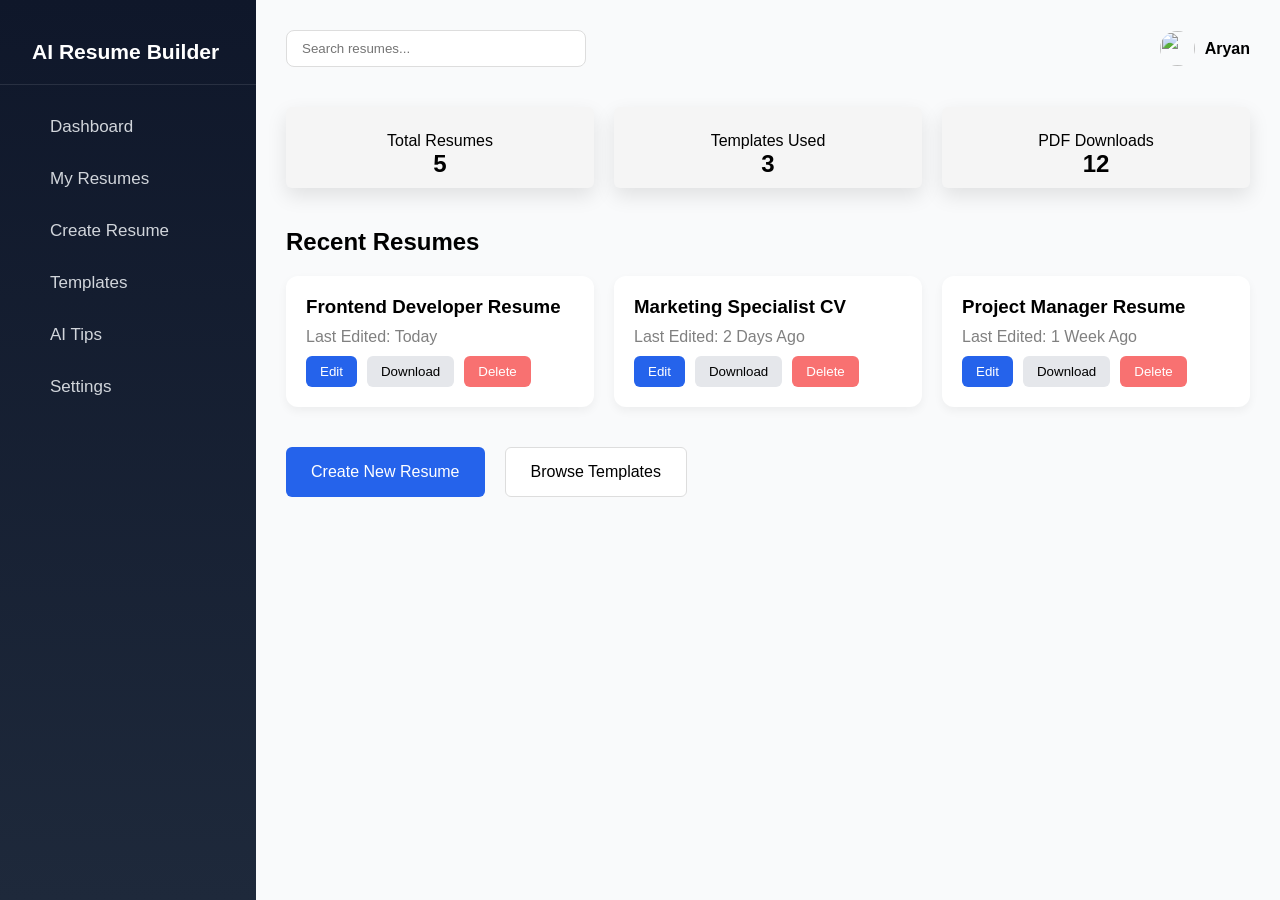
==== index.html @ 65e67ebb "update" ====
<!DOCTYPE html>
<html lang="en">

<head>
    <meta charset="UTF-8">
    <meta name="viewport" content="width=device-width, initial-scale=1.0">
    <title>Document</title>
    <link rel="stylesheet" href="style.css">
    <link href="https://cdn.jsdelivr.net/npm/remixicon@4.9.0/fonts/remixicon.css" rel="stylesheet" />
</head>

<body>

    <main>
        <div class="inner-main">
            <div class="leftside">
                <div class="logo">
                    <i class="ri-file-list-3-fill"></i>
                    <h3>AI Resume Builder</h3>
                </div>
                <div class="menu">
                    <h3> <i class="ri-home-5-fill"></i>Dashboard</h3>
                    <h3 class="myResumeBtn"><i class="ri-id-card-fill"></i>My Resumes</h3>
                    <h3><i class="ri-folder-add-fill"></i>Create Resume</h3>
                    <h3><i class="ri-layout-grid-fill"></i>Templates</h3>
                    <h3><i class="ri-painting-ai-fill"></i>AI Tips</h3>
                    <h3><i class="ri-settings-5-fill"></i>Settings</h3>
                </div>
            </div>
            <div class="rigthside">
                <div class="dashboard">
                    <div class="topbar">

                        <input class="search" placeholder="Search resumes...">

                        <div class="profile">
                            <i class="ri-notification-3-fill"></i>
                            <img src="https://i.pravatar.cc/40">
                            <span>Aryan</span>
                        </div>

                    </div>

                    <div class="stats">

                        <div class="card">
                            <i class="ri-file-list-3-fill"></i>
                            <div>
                                <p>Total Resumes</p>
                                <h2>5</h2>
                            </div>
                        </div>

                        <div class="card">
                            <i class="ri-layout-grid-fill"></i>
                            <div>
                                <p>Templates Used</p>
                                <h2>3</h2>
                            </div>
                        </div>

                        <div class="card">
                            <i class="ri-download-2-fill"></i>
                            <div>
                                <p>PDF Downloads</p>
                                <h2>12</h2>
                            </div>
                        </div>

                    </div>

                    <h2 class="section-title">Recent Resumes</h2>

                    <div class="resume-list">

                        <div class="resume-card">
                            <h3>Frontend Developer Resume</h3>
                            <p>Last Edited: Today</p>

                            <div class="buttons">
                                <button class="edit">Edit</button>
                                <button class="download">Download</button>
                                <button class="delete">Delete</button>
                            </div>

                        </div>

                        <div class="resume-card">
                            <h3>Marketing Specialist CV</h3>
                            <p>Last Edited: 2 Days Ago</p>

                            <div class="buttons">
                                <button class="edit">Edit</button>
                                <button class="download">Download</button>
                                <button class="delete">Delete</button>
                            </div>

                        </div>

                        <div class="resume-card">
                            <h3>Project Manager Resume</h3>
                            <p>Last Edited: 1 Week Ago</p>

                            <div class="buttons">
                                <button class="edit">Edit</button>
                                <button class="download">Download</button>
                                <button class="delete">Delete</button>
                            </div>

                        </div>

                    </div>

                    <div class="actions">

                        <button class="create">
                            <i class="ri-add-line"></i>
                            Create New Resume
                        </button>

                        <button class="browse">
                            <i class="ri-layout-grid-fill"></i>
                            Browse Templates
                        </button>

                    </div>
                </div>

            </div>
        </div>

        <div class="allResume">
            <div class="resume">

                <!-- HEADER -->
                <header>
                    <h1 id="name"></h1>
                    <p id="role"></p>

                    <div class="contact">
                        <span id="email"></span>
                        <span id="phone"></span>
                        <span id="location"></span>
                    </div>
                </header>


                <!-- SKILLS -->
                <section>
                    <h2>Skills</h2>
                    <ul id="skills"></ul>
                </section>


                <!-- EDUCATION -->
                <section>
                    <h2>Education</h2>
                    <div id="education"></div>
                </section>


                <!-- PROJECTS -->
                <section>
                    <h2>Projects</h2>
                    <div id="projects"></div>
                </section>

            </div>
        </div>
        <div class="container">

            <!-- FORM -->
            <div class="form-section">

                <h2>Create Resume</h2>

                <input type="text" id="name" placeholder="Full Name">

                <input type="text" id="role" placeholder="Role">

                <input type="email" id="email" placeholder="Email">

                <input type="text" id="phone" placeholder="Phone">

                <textarea id="skills" placeholder="Skills (comma separated)"></textarea>

                <textarea id="projects" placeholder="Projects"></textarea>

                <button id="generate">Generate Resume</button>

            </div>


            <!-- RESUME PREVIEW -->

            <!-- <div class="resume-section">

                <div class="resume">

                    <h1 id="r-name">Your Name</h1>
                    <p id="r-role">Role</p>

                    <div class="contact">
                        <span id="r-email"></span>
                        <span id="r-phone"></span>
                    </div>

                    <h3>Skills</h3>
                    <ul id="r-skills"></ul>

                    <h3>Projects</h3>
                    <p id="r-projects"></p>

                </div>

            </div> -->

        </div>

        <div class="templates">

            <!-- Template Card -->
            <div class="card">

                <img src="./_ynODM16gGYavULaxRHh2o9sW42PZOl4js7huKvARFgpQo5Ojs6fXUu6CLvqvWoEAIOxxMCxIgYmlQHqG5Lmp90eEcCrLkMY1tsNZFrEDx4.jpeg"
                    alt="template preview">

                <h3>Modern Resume</h3>

                <div class="card-buttons">
                    <a href="temp1.html" class="preview">Preview</a>
                    <a class="edittembtn">Edit</a>
                </div>

            </div>


            <!-- Template Card -->
            <div class="card">

                <img src="./ALEXIS-Free-Blue-Sidebar-Resume-Template-ResumGO.png" alt="template preview">

                <h3>Sidebar Resume</h3>

                <div class="card-buttons">
                    <a href="temp2.html" class="preview">Preview</a>
                    <a class="edittembtn">Edit</a>
                </div>

            </div>


            <!-- Template Card -->
            <div class="card">

                <img src="./DXUZ2b74KGBGSBYyivMXcfQGfO9KzRJ8x2oHRVLT-IiQtSHzOBsOl_pSOvka4Q-4wDwSYMmAt65ExnLKxxQxCH97YPxYqxTHusvOGpg32Y8.jpeg"
                    alt="template preview">

                <h3>Creative Resume</h3>

                <div class="card-buttons">
                    <a href="temp3.html" class="preview">Preview</a>
                    <a class="edittembtn">Edit</a>
                </div>

            </div>

        </div>
        <div class="allForm">
            <div class="tempeditForm">
                <h2>Create Resume</h2>
                <button class="closeBtn">✕</button>


                <input type="text" id="name" placeholder="Full Name">

                <input type="text" id="role" placeholder="Role">

                <input type="email" id="email" placeholder="Email">

                <input type="text" id="phone" placeholder="Phone">

                <textarea id="skills" placeholder="Skills (comma separated)">

                </textarea>

                <textarea id="projects" placeholder="Projects"></textarea>

                <button id="generatee">Generate Resume</button>
            </div>
        </div>
    </main>


    <script type="module" src="script.js"></script>
</body>

</html>
---- style.css ----
* {
    margin: 0;
    padding: 0;
    box-sizing: border-box;
}

html,
body {
    height: 100%;
    width: 100%;
    font-family: "Poppins", sans-serif;
    background: #f5f7fb;
}

main {
    width: 100%;
    height: 100%;
}

.inner-main {
    width: 100%;
    height: 100%;
    display: flex;
}

/* LEFT SIDEBAR */

.leftside {
    width: 20%;
    height: 100%;
    background: linear-gradient(180deg, #0f172a, #1e293b);
    color: #d1d5db;
    display: flex;
    flex-direction: column;
    padding-top: 20px;
    position: sticky;
}

.logo {
    display: flex;
    align-items: center;
    gap: 12px;
    padding: 20px;
    font-size: 18px;
    font-weight: 600;
    color: white;
    border-bottom: 1px solid rgba(255, 255, 255, 0.1);
}

.logo i {
    font-size: 28px;
    color: #60a5fa;
}

.menu {
    display: flex;
    flex-direction: column;
    padding: 20px;
    gap: 8px;
}

.menu h3 {
    display: flex;
    align-items: center;
    gap: 15px;
    font-size: 17px;
    font-weight: 500;
    padding: 12px 15px;
    border-radius: 10px;
    cursor: pointer;
    transition: 0.25s;
}

.menu h3:hover {
    background: rgba(255, 255, 255, 0.08);
}

.menu i {
    font-size: 25px;
}

/* RIGHT SIDE */

.rigthside {
    display: flex;
    flex-direction: column;
    gap: 20px;
    flex: 1;
    background: #f9fafb;
    padding: 30px;
    overflow-y: auto;
}


/* TOP BAR */

.topbar {
    display: flex;
    justify-content: space-between;
    align-items: center;
    margin-bottom: 30px;
}

.search {
    width: 300px;
    padding: 12px 15px;
    border-radius: 10px;
    border: 1px solid #ddd;
    outline: none;
}

.profile {
    display: flex;
    align-items: center;
    gap: 15px;
    font-weight: 600;
}

.profile img {
    width: 35px;
    height: 35px;
    border-radius: 50%;
}

/* STATS */

.stats {
    display: flex;
    gap: 20px;
    margin-bottom: 40px;
}

.card {
    flex: 1;
    background: white;
    padding: 20px;
    border-radius: 12px;
    display: flex;
    align-items: center;
    gap: 15px;
    box-shadow: 0 4px 10px rgba(0, 0, 0, 0.05);
}

.card i {
    font-size: 30px;
    color: #2563eb;
}

/* SECTION TITLE */

.section-title {
    margin-bottom: 20px;
}

/* RESUME LIST */

.resume {
    display: none;
}

.resume-list {
    display: flex;
    gap: 20px;
    margin-bottom: 40px;
}

.resume-card {
    flex: 1;
    background: white;
    padding: 20px;
    border-radius: 12px;
    box-shadow: 0 4px 10px rgba(0, 0, 0, 0.05);
}

.resume-card p {
    color: gray;
    margin: 10px 0;
}

/* BUTTONS */

.buttons {
    display: flex;
    gap: 10px;
    margin-top: 10px;
}

button {
    padding: 8px 14px;
    border: none;
    border-radius: 6px;
    cursor: pointer;
}

.edit {
    background: #2563eb;
    color: white;
}

.download {
    background: #e5e7eb;
}

.delete {
    background: #f87171;
    color: white;
}

/* ACTION BUTTONS */

.actions {
    display: flex;
    gap: 20px;
}

.create {
    background: #2563eb;
    color: white;
    padding: 15px 25px;
    font-size: 16px;
}

.browse {
    background: white;
    padding: 15px 25px;
    border: 1px solid #ddd;
    font-size: 16px;
}

/* TOP BAR */

.topbar {
    display: flex;
    justify-content: space-between;
    align-items: center;
    margin-bottom: 30px;
}

.search {
    width: 300px;
    padding: 10px 15px;
    border-radius: 8px;
    border: 1px solid #ddd;
    outline: none;
}

.profile {
    display: flex;
    align-items: center;
    gap: 10px;
}

.profile img {
    width: 35px;
    height: 35px;
    border-radius: 50%;
}

.resume {
    width: 800px;
    background: white;
    padding: 40px;
    box-shadow: 0 10px 30px rgba(0, 0, 0, 0.1);
    border-radius: 10px;
}

header {
    text-align: center;
    margin-bottom: 30px;
}

header h1 {
    font-size: 32px;
}

header p {
    color: #555;
    margin: 5px 0;
}

.contact {
    margin-top: 10px;
    font-size: 14px;
    color: #666;
    display: flex;
    justify-content: center;
    gap: 20px;
}

section {
    margin-top: 25px;
}

section h2 {
    border-bottom: 2px solid #eee;
    padding-bottom: 5px;
    margin-bottom: 10px;
}

ul {
    padding-left: 20px;
}

.project {
    margin-bottom: 10px;
}

.edu {
    margin-bottom: 10px;
}

.container {
    display: none;
    gap: 30px;
}

/* form */

.form-section {
    width: 40%;
    background: white;
    padding: 25px;
    border-radius: 10px;
    box-shadow: 0 5px 15px rgba(0, 0, 0, 0.1);
}

.form-section h2 {
    margin-bottom: 20px;
}

.form-section input,
.form-section textarea {
    width: 100%;
    padding: 10px;
    margin-bottom: 10px;
    border: 1px solid #ddd;
    border-radius: 6px;
}

.form-section button {
    width: 100%;
    padding: 12px;
    border: none;
    background: #2563eb;
    color: white;
    border-radius: 6px;
    cursor: pointer;
}

/* resume */

.resume-section {
    width: 60%;
}

.resume {
    background: white;
    padding: 30px;
    border-radius: 10px;
    box-shadow: 0 5px 15px rgba(0, 0, 0, 0.1);
}

.resume h1 {
    font-size: 28px;
}

.resume p {
    color: #555;
    margin: 5px 0;
}

.contact {
    display: flex;
    gap: 15px;
    margin: 10px 0;
}

ul {
    margin-top: 10px;
    padding-left: 20px;
}

.templates {
    display: none;
    gap: 25px;
    flex-wrap: wrap;
}

.card {
    width: 260px;
    background: white;
    padding: 15px;
    border-radius: 10px;
    display: flex;
    flex-direction: column;
    box-shadow: 0 8px 20px rgba(0, 0, 0, 0.1);
    text-align: center;
    transition: 0.3s;
}

.card:hover {
    transform: translateY(-5px);
}

.card img {
    width: 100%;
    border-radius: 8px;
    margin-bottom: 10px;
}

.card-buttons {
    display: flex;
    justify-content: center;
    gap: 10px;
    margin-top: 10px;
}

.card-buttons a {
    text-decoration: none;
    padding: 7px 14px;
    border-radius: 6px;
    font-size: 14px;
    cursor: pointer;
}

.preview {
    background: #e5e7eb;
    color: #333;
}

.edit {
    background: #2563eb;
    color: white;
}

.resume1 {
    width: 800px;
    background: white;
    padding: 40px;
    box-shadow: 0 10px 20px rgba(0, 0, 0, 0.1);
}

.resume1 header {
    text-align: center;
    margin-bottom: 30px;
}

.resume1 h2 {
    border-bottom: 2px solid #eee;
    margin-top: 20px;
}

.resume2 {
    display: flex;
    width: 800px;
    background: white;
}

.resume2 aside {
    width: 30%;
    background: #1e293b;
    color: white;
    padding: 30px;
}

.resume2 main {
    width: 70%;
    padding: 30px;
}

.resume3 {
    width: 800px;
    background: white;
    padding: 40px;
    box-shadow: 0 10px 25px rgba(0, 0, 0, 0.1);
}

.skills {
    display: flex;
    gap: 10px;
    flex-wrap: wrap;
}

.skills span {
    background: #2563eb;
    color: white;
    padding: 5px 10px;
    border-radius: 5px;
}

.card {
    background: #f5f5f5;
    padding: 10px;
    margin-top: 10px;
    border-radius: 6px;
}

/* 
tempedit */

.tempeditForm {
    display: none;
    position: absolute;
    top: 50%;
    left: 50%;
    transform: translate(-50%, -50%);
    width: 50%;
    height: auto;
    background: white;
    box-shadow: 0 10px 25px rgba(0, 0, 0, 0.15);
    border-radius: 20px;
    padding: 30px;
    flex-direction: column;
    gap: 15px;
    overflow: auto;
}

.tempeditForm h2 {
    text-align: center;
    font-size: 24px;
    margin-bottom: 10px;
    color: #111827;
}

.tempeditForm input {
    width: 100%;
    padding: 12px 14px;
    border: 1px solid #d1d5db;
    border-radius: 8px;
    font-size: 14px;
    outline: none;
    transition: 0.3s;
}

.tempeditForm input:focus {
    border-color: #2563eb;
    box-shadow: 0 0 5px rgba(37, 99, 235, 0.3);
}

.tempeditForm textarea {
    width: 100%;
    padding: 12px;
    border: 1px solid #d1d5db;
    border-radius: 8px;
    font-size: 14px;
    resize: none;
    height: 80px;
    outline: none;
    transition: 0.3s;
}

.tempeditForm button {
    padding: 12px;
    border: none;
    border-radius: 8px;
    background: #2563eb;
    color: white;
    font-size: 15px;
    cursor: pointer;
    transition: 0.3s;
}

.tempeditForm button:hover {
    background: #1d4ed8;
}

.tempeditForm input::placeholder,
.tempeditForm textarea::placeholder {
    color: #9ca3af;
}

.closeBtn {
    position: absolute;
    top: 15px;
    right: 20px;
    border: none;
    background: none;
    font-size: 22px;
    cursor: pointer;
    color: #555;
}

.closeBtn:hover {
    color: red;
}
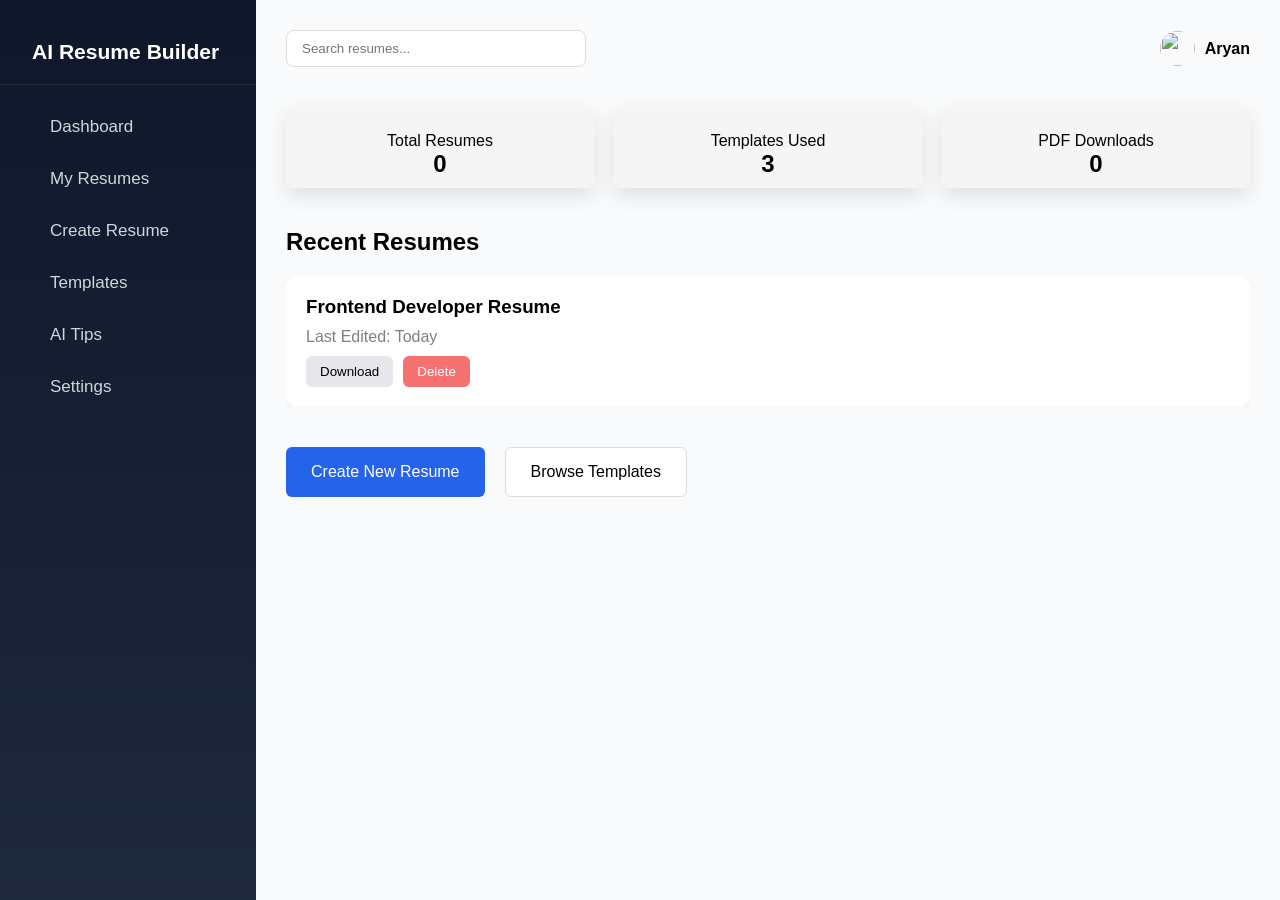
==== commit 023e3e71: "update" ====
--- a/index.html
+++ b/index.html
@@ -47,7 +47,7 @@
                             <i class="ri-file-list-3-fill"></i>
                             <div>
                                 <p>Total Resumes</p>
-                                <h2>5</h2>
+                                <h2 id="allResumeCount">1</h2>
                             </div>
                         </div>
 
@@ -63,7 +63,7 @@
                             <i class="ri-download-2-fill"></i>
                             <div>
                                 <p>PDF Downloads</p>
-                                <h2>12</h2>
+                                <h2 class="pdfDownload">0</h2>
                             </div>
                         </div>
 
@@ -78,36 +78,14 @@
                             <p>Last Edited: Today</p>
 
                             <div class="buttons">
-                                <button class="edit">Edit</button>
                                 <button class="download">Download</button>
                                 <button class="delete">Delete</button>
                             </div>
 
                         </div>
 
-                        <div class="resume-card">
-                            <h3>Marketing Specialist CV</h3>
-                            <p>Last Edited: 2 Days Ago</p>
-
-                            <div class="buttons">
-                                <button class="edit">Edit</button>
-                                <button class="download">Download</button>
-                                <button class="delete">Delete</button>
-                            </div>
-
-                        </div>
-
-                        <div class="resume-card">
-                            <h3>Project Manager Resume</h3>
-                            <p>Last Edited: 1 Week Ago</p>
-
-                            <div class="buttons">
-                                <button class="edit">Edit</button>
-                                <button class="download">Download</button>
-                                <button class="delete">Delete</button>
-                            </div>
-
-                        </div>
+
+
 
                     </div>
 
@@ -220,7 +198,7 @@
         <div class="templates">
 
             <!-- Template Card -->
-            <div class="card">
+            <div class="card active">
 
                 <img src="./_ynODM16gGYavULaxRHh2o9sW42PZOl4js7huKvARFgpQo5Ojs6fXUu6CLvqvWoEAIOxxMCxIgYmlQHqG5Lmp90eEcCrLkMY1tsNZFrEDx4.jpeg"
                     alt="template preview">
@@ -280,7 +258,7 @@
 
                 <input type="text" id="phone" placeholder="Phone">
 
-                <textarea id="skills" placeholder="Skills (comma separated)">
+                <textarea id="skills" placeholder="Skills">
 
                 </textarea>
 
@@ -293,6 +271,7 @@
 
 
     <script type="module" src="script.js"></script>
+    <script src="https://cdnjs.cloudflare.com/ajax/libs/html2pdf.js/0.10.1/html2pdf.bundle.min.js"></script>
 </body>
 
 </html>
--- a/style.css
+++ b/style.css
@@ -160,6 +160,7 @@
 
 .resume-list {
     display: flex;
+    overflow-x: auto;
     gap: 20px;
     margin-bottom: 40px;
 }
@@ -352,6 +353,13 @@
 .resume-section {
     width: 60%;
 }
+
+/* 
+.allResume {
+    display: flex !important;
+    flex-direction: column !important;
+    gap: 20px !important;
+} */
 
 .resume {
     background: white;
